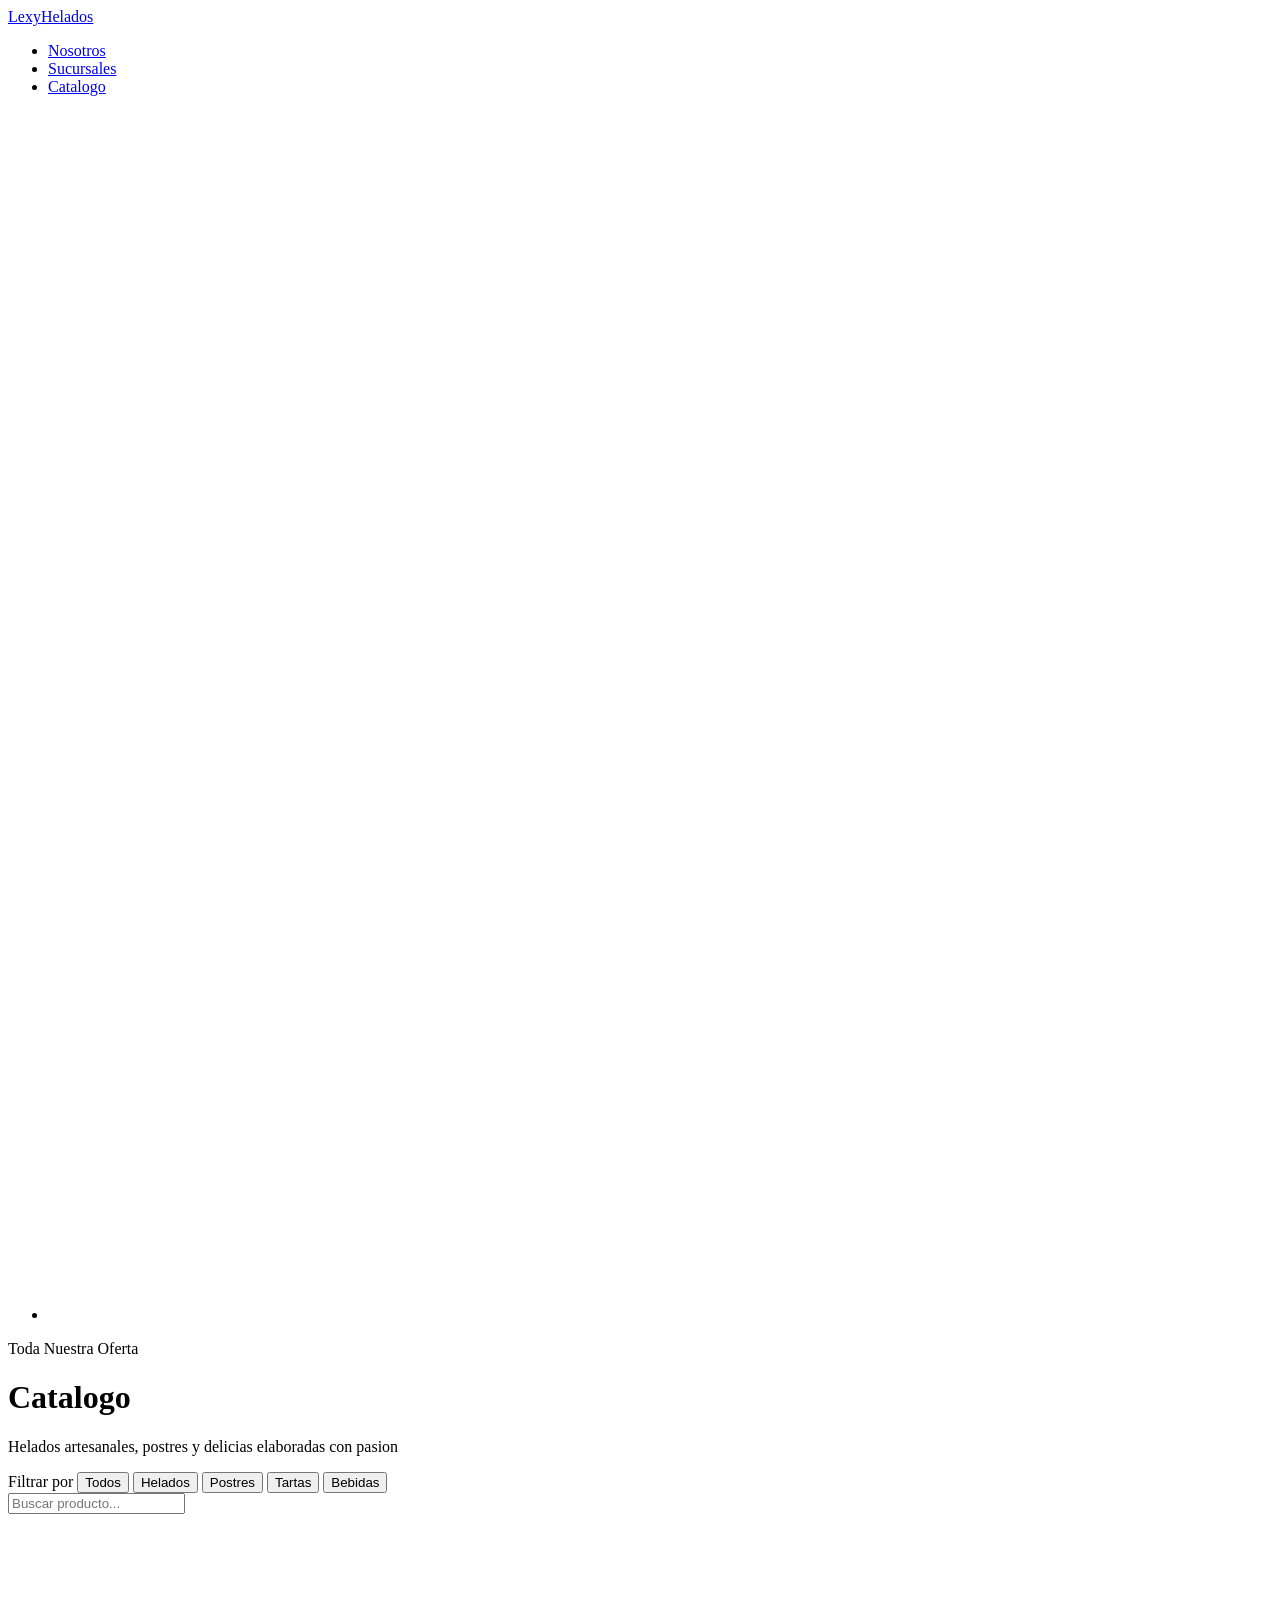
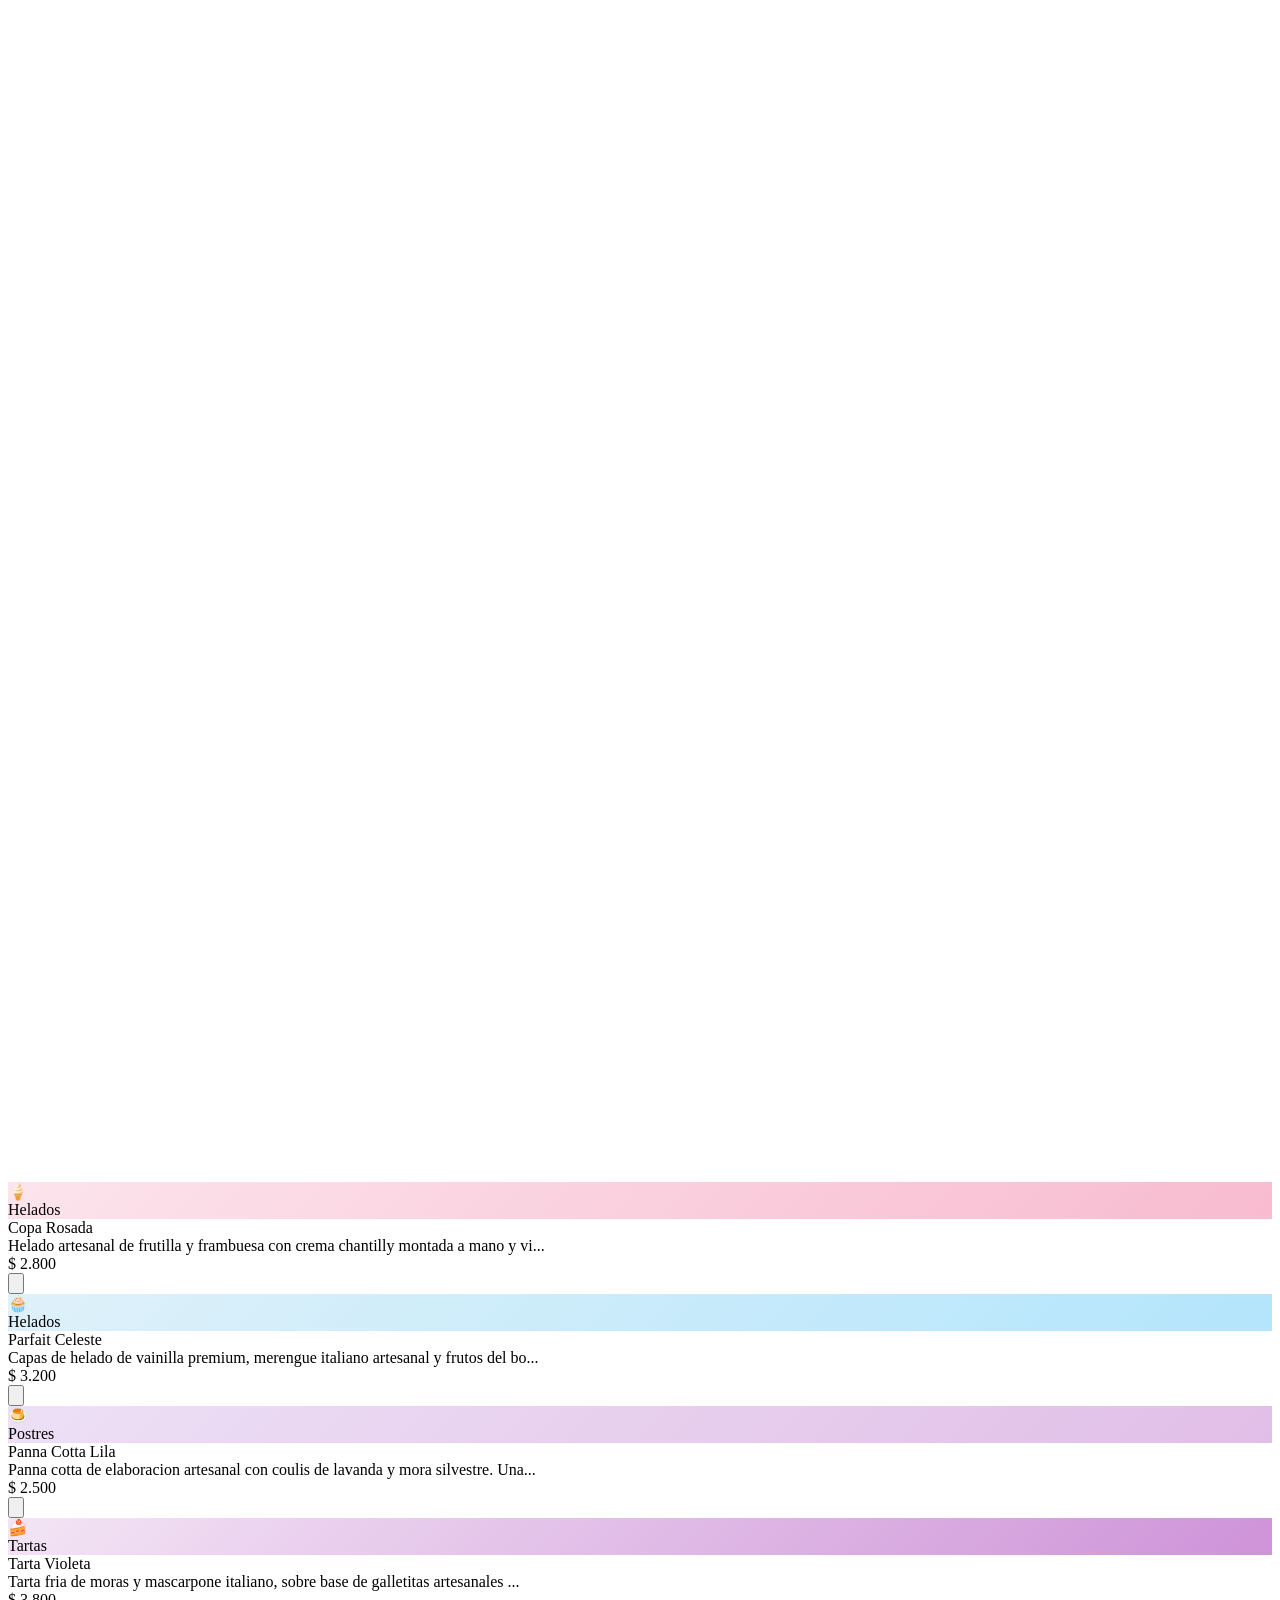
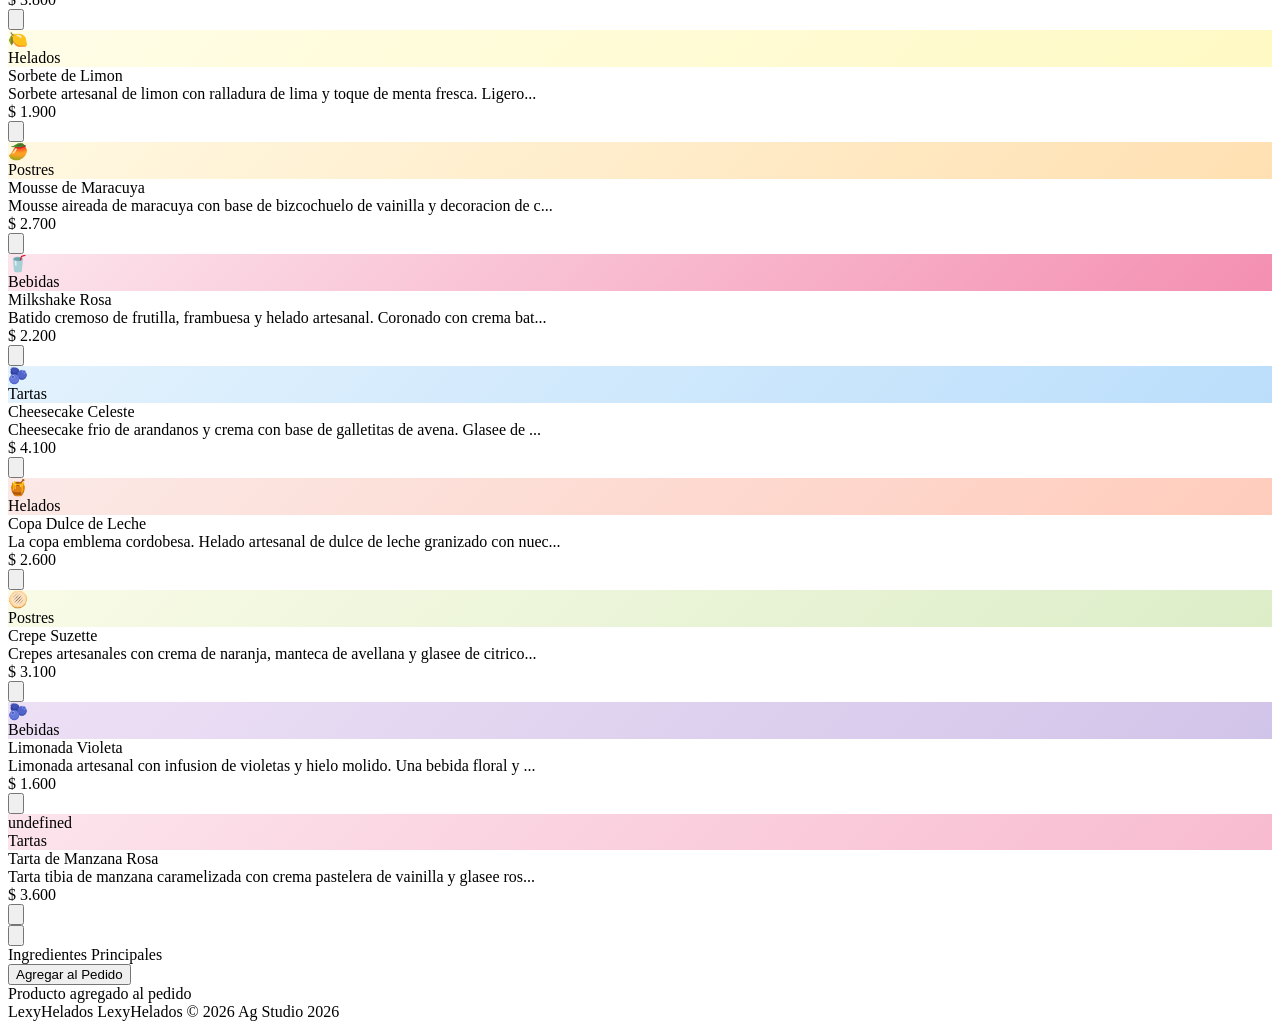
==== catalogo.html @ 9c503b36 "Upload Files HTML" ====
<!DOCTYPE html>
<html lang="es">
<head>
  <meta charset="UTF-8"/>
  <meta name="viewport" content="width=device-width, initial-scale=1.0"/>
  <title>Catalogo — LexyHelados</title>
  <link rel="preconnect" href="https://fonts.googleapis.com"/>
  <link rel="preconnect" href="https://fonts.gstatic.com" crossorigin/>
  <link href="https://fonts.googleapis.com/css2?family=Playfair+Display:ital,wght@0,400;0,600;0,700;1,400;1,600&family=Cormorant+Garamond:ital,wght@0,300;0,400;0,500;1,300;1,400&family=Great+Vibes&display=swap" rel="stylesheet"/>
  <link rel="stylesheet" href="css/style.css">
</head>
<body>

  <nav>
    <a href="index.html" class="nav-logo">LexyHelados</a>
    <ul class="nav-links">
      <li><a href="index.html#nosotros">Nosotros</a></li>
      <li><a href="index.html#sucursales">Sucursales</a></li>
      <li><a href="catalogo.html" class="active">Catalogo</a></li>
      <li>
        <a href="soporte.html" class="nav-support" title="Soporte">
          <svg viewBox="0 0 24 24" fill="none" stroke-width="1.5" stroke-linecap="round" stroke-linejoin="round">
            <path d="M21 15a2 2 0 0 1-2 2H7l-4 4V5a2 2 0 0 1 2-2h14a2 2 0 0 1 2 2z"/>
          </svg>
        </a>
      </li>
    </ul>
  </nav>

  <div class="cat-hero">
    <div class="cat-hero-label">Toda Nuestra Oferta</div>
    <h1 class="cat-hero-title">Catalogo</h1>
    <p class="cat-hero-sub">Helados artesanales, postres y delicias elaboradas con pasion</p>
  </div>

  <div class="filters-bar">
    <span class="filters-label">Filtrar por</span>
    <button class="filter-btn active" data-cat="todos">Todos</button>
    <button class="filter-btn" data-cat="helados">Helados</button>
    <button class="filter-btn" data-cat="postres">Postres</button>
    <button class="filter-btn" data-cat="tartas">Tartas</button>
    <button class="filter-btn" data-cat="bebidas">Bebidas</button>
    <div class="search-wrap">
      <input type="text" class="search-input" id="searchInput" placeholder="Buscar producto..."/>
      <span class="search-icon">
        <svg viewBox="0 0 24 24" fill="none" stroke-width="1.5" stroke-linecap="round" stroke-linejoin="round">
          <circle cx="11" cy="11" r="8"/><line x1="21" y1="21" x2="16.65" y2="16.65"/>
        </svg>
      </span>
    </div>
  </div>

  <div class="catalog-section">
    <div class="products-grid" id="productsGrid"></div>
    <div class="no-results" id="noResults">
      <div class="no-results-title">Sin resultados</div>
      <p class="no-results-text">No encontramos productos que coincidan con tu busqueda.</p>
    </div>
  </div>

  <!-- MODAL -->
  <div class="modal-overlay" id="modalOverlay">
    <div class="modal" id="modal">
      <button class="modal-close" id="modalClose">
        <svg viewBox="0 0 24 24" fill="none" stroke-linecap="round" stroke-linejoin="round"><line x1="18" y1="6" x2="6" y2="18"/><line x1="6" y1="6" x2="18" y2="18"/></svg>
      </button>
      <div class="modal-img" id="modalImg"></div>
      <div class="modal-body">
        <div class="modal-cat" id="modalCat"></div>
        <div class="modal-name" id="modalName"></div>
        <div class="modal-divider"></div>
        <div class="modal-desc" id="modalDesc"></div>
        <div class="modal-ingr-title">Ingredientes Principales</div>
        <div class="modal-ingr" id="modalIngr"></div>
        <div class="modal-footer">
          <div class="modal-price" id="modalPrice"></div>
          <button class="modal-buy" id="modalBuy">Agregar al Pedido</button>
        </div>
      </div>
    </div>
  </div>

  <div class="toast" id="toast">Producto agregado al pedido</div>

  <footer>
    <span class="footer-logo">LexyHelados</span>
    <span class="footer-copy">LexyHelados &copy; 2026</span>
    <span class="footer-ag">Ag Studio 2026</span>
  </footer>

  <script>
    const PRODUCTS = [
      {
        id: 1, cat: 'helados', name: 'Copa Rosada',
        desc: 'Helado artesanal de frutilla y frambuesa con crema chantilly montada a mano y virutas de chocolate blanco. Un clasico de la casa que conquista desde el primer bocado.',
        icon: '🍦', price: 2800,
        ingr: ['Frutilla','Frambuesa','Crema','Chocolate Blanco','Azucar Impalpable'],
        bg: 'linear-gradient(135deg,#fce4ec,#f8bbd0)'
      },
      {
        id: 2, cat: 'helados', name: 'Parfait Celeste',
        desc: 'Capas de helado de vainilla premium, merengue italiano artesanal y frutos del bosque frescos. Presentacion elegante en copa de cristal.',
        icon: '🧁', price: 3200,
        ingr: ['Vainilla','Merengue Italiano','Frutos del Bosque','Crema'],
        bg: 'linear-gradient(135deg,#dff1f9,#b3e5fc)'
      },
      {
        id: 3, cat: 'postres', name: 'Panna Cotta Lila',
        desc: 'Panna cotta de elaboracion artesanal con coulis de lavanda y mora silvestre. Una propuesta de autor que fusiona delicadeza y sabor.',
        icon: '🍮', price: 2500,
        ingr: ['Crema','Lavanda','Mora','Gelificante Natural','Azucar'],
        bg: 'linear-gradient(135deg,#ede0f5,#e1bee7)'
      },
      {
        id: 4, cat: 'tartas', name: 'Tarta Violeta',
        desc: 'Tarta fria de moras y mascarpone italiano, sobre base de galletitas artesanales y glasee violeta. Un postre visualmente irresistible.',
        icon: '🍰', price: 3800,
        ingr: ['Mascarpone','Mora','Galletitas Artesanales','Glasee','Manteca'],
        bg: 'linear-gradient(135deg,#f3e5f5,#ce93d8)'
      },
      {
        id: 5, cat: 'helados', name: 'Sorbete de Limon',
        desc: 'Sorbete artesanal de limon con ralladura de lima y toque de menta fresca. Ligero, refrescante y sofisticado.',
        icon: '🍋', price: 1900,
        ingr: ['Limon','Lima','Menta','Azucar','Agua Mineral'],
        bg: 'linear-gradient(135deg,#fffde7,#fff9c4)'
      },
      {
        id: 6, cat: 'postres', name: 'Mousse de Maracuya',
        desc: 'Mousse aireada de maracuya con base de bizcochuelo de vainilla y decoracion de coulis tropical. Un viaje de sabores en cada capa.',
        icon: '🥭', price: 2700,
        ingr: ['Maracuya','Crema','Bizcochuelo','Vainilla','Azucar Impalpable'],
        bg: 'linear-gradient(135deg,#fff8e1,#ffe0b2)'
      },
      {
        id: 7, cat: 'bebidas', name: 'Milkshake Rosa',
        desc: 'Batido cremoso de frutilla, frambuesa y helado artesanal. Coronado con crema batida y una cucharada de dulce de leche.',
        icon: '🥤', price: 2200,
        ingr: ['Frutilla','Frambuesa','Helado Artesanal','Leche','Dulce de Leche'],
        bg: 'linear-gradient(135deg,#fce4ec,#f48fb1)'
      },
      {
        id: 8, cat: 'tartas', name: 'Cheesecake Celeste',
        desc: 'Cheesecake frio de arandanos y crema con base de galletitas de avena. Glasee de arandano y decoracion de flores comestibles.',
        icon: '🫐', price: 4100,
        ingr: ['Queso Crema','Arandanos','Avena','Crema','Flores Comestibles'],
        bg: 'linear-gradient(135deg,#e3f2fd,#bbdefb)'
      },
      {
        id: 9, cat: 'helados', name: 'Copa Dulce de Leche',
        desc: 'La copa emblema cordobesa. Helado artesanal de dulce de leche granizado con nueces tostadas y salsa de caramelo casero.',
        icon: '🍯', price: 2600,
        ingr: ['Dulce de Leche','Nueces','Caramelo','Crema','Vainilla'],
        bg: 'linear-gradient(135deg,#fbe9e7,#ffccbc)'
      },
      {
        id: 10, cat: 'postres', name: 'Crepe Suzette',
        desc: 'Crepes artesanales con crema de naranja, manteca de avellana y glasee de citricos. Una clasica elegancia francesa reinventada por Lexi.',
        icon: '🫓', price: 3100,
        ingr: ['Harina','Naranja','Avellanas','Manteca','Glasee de Citricos'],
        bg: 'linear-gradient(135deg,#f9fbe7,#dcedc8)'
      },
      {
        id: 11, cat: 'bebidas', name: 'Limonada Violeta',
        desc: 'Limonada artesanal con infusion de violetas y hielo molido. Una bebida floral y refrescante, firma de la casa.',
        icon: '🫐', price: 1600,
        ingr: ['Limon','Violeta','Hielo','Azucar de Cana','Agua Mineral'],
        bg: 'linear-gradient(135deg,#ede0f5,#d1c4e9)'
      },
      {
        id: 12, cat: 'tartas', name: 'Tarta de Manzana Rosa',
        desc: 'Tarta tibia de manzana caramelizada con crema pastelera de vainilla y glasee rosado. Servida con helado artesanal.',
        img: 'https://images.unsplash.com/photo-1488477181228-c84def58d6a3?w=600&fit=crop&q=80',
        price: 3600,
        ingr: ['Manzana','Caramelo','Crema Pastelera','Glasee','Canela'],
        bg: 'linear-gradient(135deg,#fce4ec,#f8bbd0)'
      }
    ];

    let activeFilter = 'todos';
    let searchTerm = '';

    const grid = document.getElementById('productsGrid');
    const noRes = document.getElementById('noResults');

    function renderCards() {
      let filtered = PRODUCTS.filter(p => {
        const matchCat = activeFilter === 'todos' || p.cat === activeFilter;
        const matchSearch = p.name.toLowerCase().includes(searchTerm) || p.desc.toLowerCase().includes(searchTerm);
        return matchCat && matchSearch;
      });

      grid.innerHTML = '';
      if (filtered.length === 0) {
        noRes.style.display = 'block';
        return;
      }
      noRes.style.display = 'none';

      filtered.forEach((p, i) => {
        const card = document.createElement('div');
        card.className = 'product-card';
        card.style.animationDelay = `${i * 60}ms`;
        card.innerHTML = `
          <div class="product-img" style="background:${p.bg}">
            <span class="product-emoji">${p.icon}</span>
            <div class="cat-tag-badge">${p.cat.charAt(0).toUpperCase()+p.cat.slice(1)}</div>
          </div>
          <div class="product-body">
            <div class="product-name">${p.name}</div>
            <div class="product-desc">${p.desc.slice(0,80)}...</div>
            <div class="product-footer">
              <div class="product-price">$ ${p.price.toLocaleString('es-AR')}</div>
              <button class="product-add" data-id="${p.id}" title="Ver detalle">
                <svg viewBox="0 0 24 24" fill="none" stroke-linecap="round" stroke-linejoin="round"><line x1="12" y1="5" x2="12" y2="19"/><line x1="5" y1="12" x2="19" y2="12"/></svg>
              </button>
            </div>
          </div>
        `;
        card.addEventListener('click', () => openModal(p));
        grid.appendChild(card);
      });
    }

    // Filters
    document.querySelectorAll('.filter-btn').forEach(btn => {
      btn.addEventListener('click', () => {
        document.querySelectorAll('.filter-btn').forEach(b => b.classList.remove('active'));
        btn.classList.add('active');
        activeFilter = btn.dataset.cat;
        renderCards();
      });
    });

    document.getElementById('searchInput').addEventListener('input', e => {
      searchTerm = e.target.value.toLowerCase().trim();
      renderCards();
    });

    // Modal
    function openModal(p) {
      document.getElementById('modalImg').style.background = p.bg;
      document.getElementById('modalImg').innerHTML = `<span class="product-emoji" style="font-size:6rem;">${p.icon}</span>`;
      document.getElementById('modalCat').textContent = p.cat.charAt(0).toUpperCase()+p.cat.slice(1);
      document.getElementById('modalName').textContent = p.name;
      document.getElementById('modalDesc').textContent = p.desc;
      document.getElementById('modalPrice').textContent = `$ ${p.price.toLocaleString('es-AR')}`;
      const ingrEl = document.getElementById('modalIngr');
      ingrEl.innerHTML = p.ingr.map(i => `<span class="ingr-tag">${i}</span>`).join('');
      document.getElementById('modalOverlay').classList.add('open');
      document.body.style.overflow = 'hidden';

      document.getElementById('modalBuy').onclick = () => {
        showToast(`"${p.name}" agregado al pedido`);
      };
    }

    function closeModal() {
      document.getElementById('modalOverlay').classList.remove('open');
      document.body.style.overflow = '';
    }

    document.getElementById('modalClose').addEventListener('click', closeModal);
    document.getElementById('modalOverlay').addEventListener('click', e => {
      if (e.target === document.getElementById('modalOverlay')) closeModal();
    });

    // Toast
    function showToast(msg) {
      const t = document.getElementById('toast');
      t.textContent = msg;
      t.classList.add('show');
      setTimeout(() => t.classList.remove('show'), 3000);
    }

    renderCards();
  </script>
</body>
</html>
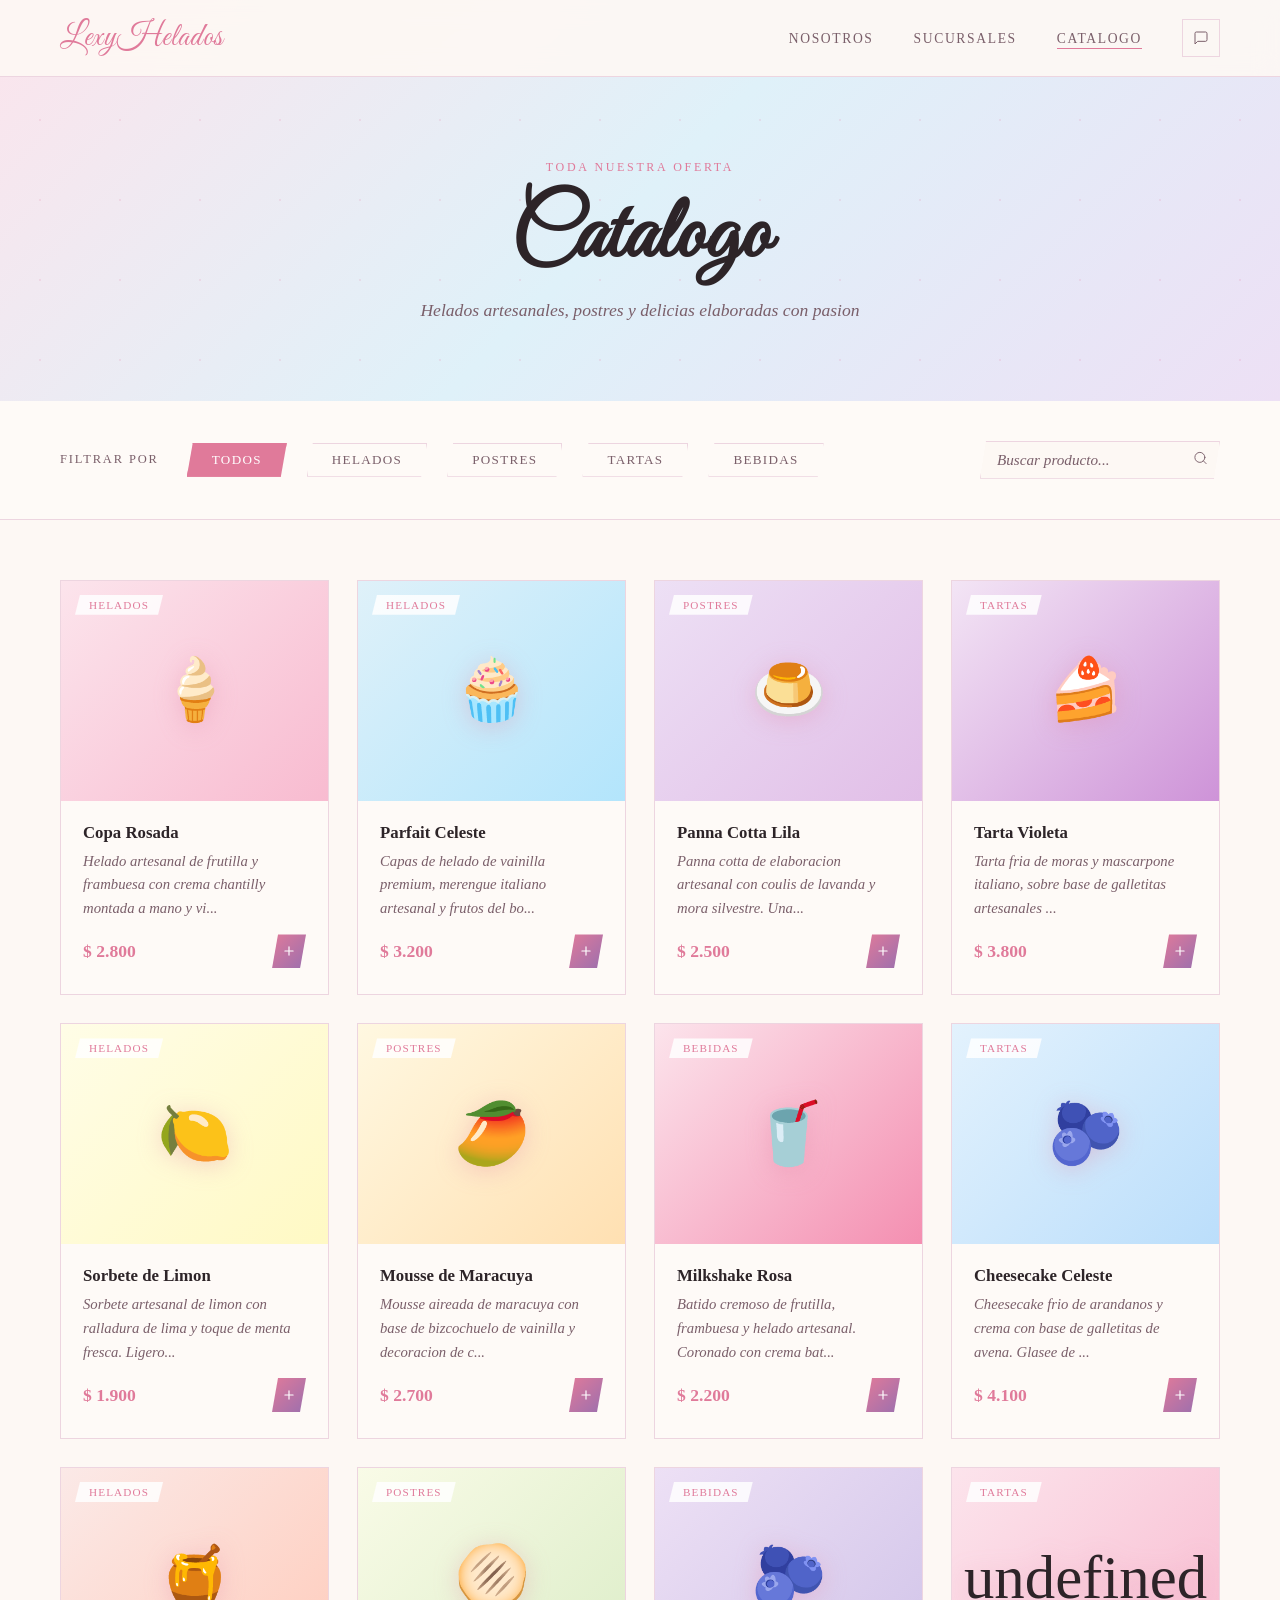
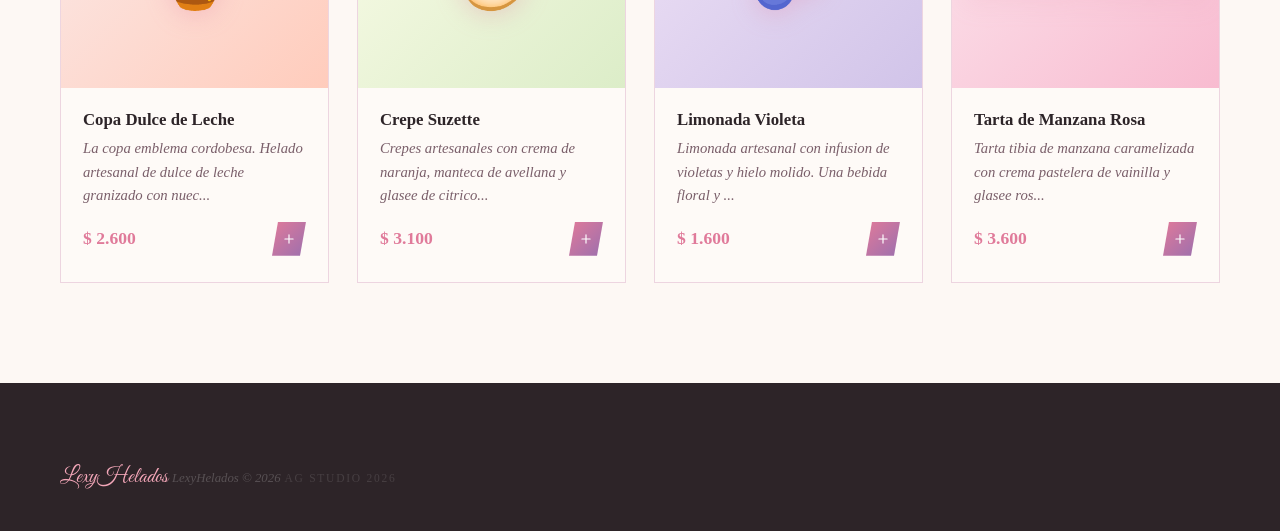
==== commit 156968c2: "Mejoras en el navbar responsive" ====
--- a/catalogo.html
+++ b/catalogo.html
@@ -11,7 +11,7 @@
 </head>
 <body>
 
-  <nav>
+  <nav id="navbar">
     <a href="index.html" class="nav-logo">LexyHelados</a>
     <ul class="nav-links">
       <li><a href="index.html#nosotros">Nosotros</a></li>
@@ -22,9 +22,15 @@
           <svg viewBox="0 0 24 24" fill="none" stroke-width="1.5" stroke-linecap="round" stroke-linejoin="round">
             <path d="M21 15a2 2 0 0 1-2 2H7l-4 4V5a2 2 0 0 1 2-2h14a2 2 0 0 1 2 2z"/>
           </svg>
+          <span>Soporte</span>
         </a>
       </li>
     </ul>
+    <button class="nav-toggle" aria-label="Abrir menú" id="navToggle">
+      <span class="bar"></span>
+      <span class="bar"></span>
+      <span class="bar"></span>
+    </button>
   </nav>
 
   <div class="cat-hero">
@@ -274,6 +280,44 @@
     }
 
     renderCards();
+
+    // Navbar scroll & responsive toggle
+    const nav = document.getElementById('navbar');
+    window.addEventListener('scroll', () => {
+      nav.classList.toggle('scrolled', window.scrollY > 40);
+    });
+
+    const navToggle = document.getElementById('navToggle');
+    const navLinks = document.querySelector('.nav-links');
+
+    if (navToggle) {
+      navToggle.addEventListener('click', () => {
+        navToggle.classList.toggle('open');
+        navLinks.classList.toggle('open');
+        nav.classList.toggle('menu-open');
+        document.body.classList.toggle('no-scroll');
+      });
+    }
+
+    nav.addEventListener('click', (e) => {
+      if (nav.classList.contains('menu-open') && e.clientY > nav.offsetHeight) {
+        closeMenu();
+      }
+    });
+
+    const menuLinks = navLinks.querySelectorAll('a');
+    menuLinks.forEach(link => {
+      link.addEventListener('click', () => {
+        closeMenu();
+      });
+    });
+
+    function closeMenu() {
+      if (navToggle) navToggle.classList.remove('open');
+      if (navLinks) navLinks.classList.remove('open');
+      if (nav) nav.classList.remove('menu-open');
+      document.body.classList.remove('no-scroll');
+    }
   </script>
 </body>
 </html>
--- a/css/style.css
+++ b/css/style.css
@@ -0,0 +1,1363 @@
+:root {
+  --rose:        #f4a7b9;
+  --rose-deep:   #e07a9a;
+  --rose-light:  #fce4ec;
+  --lilac:       #c9a8d4;
+  --lilac-deep:  #9c6fae;
+  --lilac-light: #ede0f5;
+  --sky:         #a8d4e6;
+  --sky-deep:    #5fa8c8;
+  --sky-light:   #dff1f9;
+  --mint:        #b8e4d8;
+  --cream:       #fdf8f4;
+  --ivory:       #fefaf7;
+  --charcoal:    #2d2428;
+  --muted:       #7a5f6a;
+  --border:      #edd5e0;
+  --font-display: 'Great Vibes', cursive;
+  --font-serif:   'Playfair Display', serif;
+  --font-body:    'Cormorant Garamond', serif;
+}
+
+*, *::before, *::after { box-sizing: border-box; margin: 0; padding: 0; }
+
+html { scroll-behavior: smooth; }
+
+body {
+  font-family: var(--font-body);
+  background: var(--cream);
+  color: var(--charcoal);
+  overflow-x: hidden;
+}
+
+/* ── NAVBAR ── */
+nav {
+  position: fixed; top: 0; left: 0; right: 0; z-index: 100;
+  display: flex; align-items: center; justify-content: space-between;
+  padding: 18px 60px;
+  background: rgba(253,248,244,.92);
+  backdrop-filter: blur(12px);
+  border-bottom: 1px solid var(--border);
+  transition: box-shadow .3s;
+}
+nav.scrolled { box-shadow: 0 4px 30px rgba(224,122,154,.15); }
+
+.nav-logo {
+  font-family: var(--font-display);
+  font-size: 2rem;
+  color: var(--rose-deep);
+  text-decoration: none;
+  letter-spacing: .02em;
+}
+
+.nav-links {
+  display: flex; align-items: center; gap: 40px;
+  list-style: none;
+}
+.nav-links a {
+  font-family: var(--font-serif);
+  font-size: .85rem;
+  letter-spacing: .12em;
+  text-transform: uppercase;
+  text-decoration: none;
+  color: var(--muted);
+  position: relative;
+  transition: color .3s;
+}
+.nav-links a::after {
+  content: '';
+  position: absolute; left: 0; bottom: -3px;
+  width: 0; height: 1px;
+  background: var(--rose-deep);
+  transition: width .3s;
+}
+.nav-links a:hover { color: var(--rose-deep); }
+.nav-links a:hover::after, .nav-links a.active::after { width: 100%; }
+
+.nav-support {
+  display: flex; align-items: center; justify-content: center;
+  width: 38px; height: 38px;
+  border: 1px solid var(--border);
+  background: transparent;
+  cursor: pointer;
+  transition: background .3s, border-color .3s;
+  text-decoration: none;
+}
+.nav-support span { display: none; }
+.nav-support:hover { background: var(--rose-light); border-color: var(--rose-deep); }
+.nav-support svg { width: 16px; height: 16px; stroke: var(--muted); }
+.nav-support:hover svg { stroke: var(--rose-deep); }
+
+/* ── HERO ── */
+.hero {
+  min-height: 100vh;
+  display: flex; flex-direction: column;
+  align-items: center; justify-content: center;
+  position: relative;
+  overflow: hidden;
+  background: linear-gradient(135deg, var(--rose-light) 0%, var(--sky-light) 40%, var(--lilac-light) 100%);
+}
+
+.hero-bg-shape {
+  position: absolute;
+  border-radius: 50%;
+  filter: blur(80px);
+  opacity: .45;
+  pointer-events: none;
+}
+.hero-bg-shape.s1 { width: 600px; height: 600px; top: -150px; right: -100px; background: var(--rose); animation: floatA 8s ease-in-out infinite; }
+.hero-bg-shape.s2 { width: 400px; height: 400px; bottom: -80px; left: -80px; background: var(--sky); animation: floatB 10s ease-in-out infinite; }
+.hero-bg-shape.s3 { width: 300px; height: 300px; top: 40%; left: 30%; background: var(--lilac); animation: floatA 7s ease-in-out infinite reverse; }
+
+@keyframes floatA { 0%,100%{transform:translateY(0)} 50%{transform:translateY(-30px)} }
+@keyframes floatB { 0%,100%{transform:translateY(0)} 50%{transform:translateY(20px)} }
+
+.hero-content {
+  position: relative; z-index: 2;
+  text-align: center;
+  animation: fadeUp .9s ease both;
+}
+
+@keyframes fadeUp { from{opacity:0;transform:translateY(40px)} to{opacity:1;transform:translateY(0)} }
+
+.hero-logo-mark {
+  display: inline-block;
+  width: 120px; height: 120px;
+  background: linear-gradient(135deg, var(--rose-deep), var(--lilac-deep));
+  clip-path: polygon(50% 0%, 100% 25%, 100% 75%, 50% 100%, 0% 75%, 0% 25%);
+  margin-bottom: 28px;
+  position: relative;
+  box-shadow: 0 20px 60px rgba(224,122,154,.35);
+  animation: fadeUp .9s .1s ease both;
+}
+.hero-logo-mark::after {
+  content: 'L';
+  position: absolute; inset: 0;
+  display: flex; align-items: center; justify-content: center;
+  font-family: var(--font-display);
+  font-size: 3.2rem;
+  color: #fff;
+  line-height: 1;
+  padding-top: 4px;
+}
+
+.hero-brand {
+  font-family: var(--font-display);
+  font-size: clamp(4rem, 9vw, 7rem);
+  color: var(--rose-deep);
+  line-height: 1;
+  animation: fadeUp .9s .2s ease both;
+}
+
+.hero-slogan {
+  font-family: var(--font-serif);
+  font-style: italic;
+  font-size: clamp(1rem, 2.2vw, 1.4rem);
+  color: var(--muted);
+  margin-top: 14px;
+  letter-spacing: .06em;
+  animation: fadeUp .9s .35s ease both;
+}
+
+.hero-cta {
+  display: inline-block;
+  margin-top: 40px;
+  padding: 14px 48px;
+  background: linear-gradient(135deg, var(--rose-deep), var(--lilac-deep));
+  color: #fff;
+  font-family: var(--font-serif);
+  font-size: .9rem;
+  letter-spacing: .14em;
+  text-transform: uppercase;
+  text-decoration: none;
+  clip-path: polygon(8px 0%, 100% 0%, calc(100% - 8px) 100%, 0% 100%);
+  transition: transform .3s, box-shadow .3s;
+  animation: fadeUp .9s .5s ease both;
+}
+.hero-cta:hover { transform: translateY(-3px); box-shadow: 0 12px 35px rgba(224,122,154,.4); }
+
+.hero-scroll {
+  position: absolute; bottom: 40px; left: 50%;
+  transform: translateX(-50%);
+  display: flex; flex-direction: column; align-items: center; gap: 8px;
+  font-family: var(--font-serif); font-size: .75rem;
+  letter-spacing: .12em; text-transform: uppercase;
+  color: var(--muted); animation: fadeUp .9s .7s ease both;
+}
+.hero-scroll-line {
+  width: 1px; height: 40px;
+  background: linear-gradient(to bottom, var(--rose-deep), transparent);
+  animation: lineGrow 1.5s 1.5s ease infinite;
+}
+@keyframes lineGrow { 0%{transform:scaleY(0);transform-origin:top} 50%{transform:scaleY(1);transform-origin:top} 51%{transform-origin:bottom} 100%{transform:scaleY(0);transform-origin:bottom} }
+
+/* ── SECTION BASE ── */
+section { padding: 110px 60px; }
+
+.section-label {
+  font-family: var(--font-serif);
+  font-size: .75rem;
+  letter-spacing: .2em;
+  text-transform: uppercase;
+  color: var(--rose-deep);
+  margin-bottom: 12px;
+}
+.section-title {
+  font-family: var(--font-display);
+  font-size: clamp(2.5rem, 5vw, 4rem);
+  color: var(--charcoal);
+  line-height: 1.1;
+}
+.section-divider {
+  width: 60px; height: 1px;
+  background: linear-gradient(to right, var(--rose-deep), var(--lilac-deep));
+  margin: 24px 0;
+}
+
+/* ── NOSOTROS ── */
+#nosotros {
+  background: var(--ivory);
+  display: grid; grid-template-columns: 1fr 1fr; gap: 80px;
+  align-items: center;
+}
+
+.nosotros-image-wrap {
+  position: relative;
+}
+.nosotros-img-frame {
+  width: 100%; aspect-ratio: 4/5;
+  background: linear-gradient(145deg, var(--rose-light), var(--lilac-light));
+  position: relative;
+  overflow: hidden;
+}
+.nosotros-img-frame::before {
+  content: '';
+  position: absolute; inset: 0;
+  background: url("data:image/svg+xml,%3Csvg xmlns='http://www.w3.org/2000/svg' width='60' height='60'%3E%3Ccircle cx='30' cy='30' r='1.5' fill='%23e07a9a' opacity='.3'/%3E%3C/svg%3E");
+}
+.nosotros-img-frame-inner {
+  position: absolute; inset: 30px;
+  overflow: hidden;
+  border-radius: 20px;
+}
+
+.nosotros-founder-img {
+  width: 100%;
+  height: 100%;
+  object-fit: cover;
+  filter: grayscale(100%) contrast(1.1) brightness(0.95);
+  border-radius: 20px;
+}
+.nosotros-accent-border {
+  position: absolute; bottom: -20px; right: -20px;
+  width: 80%; height: 80%;
+  border: 1px solid var(--rose-deep);
+  z-index: -1;
+}
+
+.nosotros-text .section-title { font-size: clamp(2rem,4vw,3rem); }
+
+.nosotros-bio {
+  font-size: 1.15rem;
+  line-height: 1.85;
+  color: var(--muted);
+  font-style: italic;
+  margin-bottom: 18px;
+}
+
+.nosotros-tag {
+  display: inline-block;
+  padding: 5px 18px;
+  background: var(--rose-light);
+  color: var(--rose-deep);
+  font-family: var(--font-serif);
+  font-size: .78rem;
+  letter-spacing: .1em;
+  text-transform: uppercase;
+  margin-right: 8px; margin-top: 8px;
+  clip-path: polygon(6px 0%, 100% 0%, calc(100% - 6px) 100%, 0% 100%);
+}
+
+/* ── TIMELINE ── */
+#timeline {
+  background: linear-gradient(135deg, var(--rose-light) 0%, var(--lilac-light) 100%);
+  text-align: center;
+}
+#timeline .section-divider { margin: 24px auto; }
+
+.timeline-track {
+  position: relative;
+  max-width: 900px;
+  margin: 70px auto 0;
+}
+.timeline-track::before {
+  content: '';
+  position: absolute; left: 50%; top: 0; bottom: 0;
+  width: 1px;
+  background: linear-gradient(to bottom, var(--rose-deep), var(--lilac-deep));
+  transform: translateX(-50%);
+}
+
+.timeline-item {
+  display: flex;
+  align-items: flex-start;
+  margin-bottom: 60px;
+  position: relative;
+}
+.timeline-item:nth-child(odd) { flex-direction: row-reverse; }
+
+.timeline-card {
+  width: calc(50% - 40px);
+  background: rgba(255,255,255,.8);
+  backdrop-filter: blur(8px);
+  padding: 30px 36px;
+  border: 1px solid var(--border);
+  text-align: left;
+  transition: transform .3s, box-shadow .3s;
+}
+.timeline-item:nth-child(odd) .timeline-card { text-align: right; }
+.timeline-card:hover { transform: translateY(-4px); box-shadow: 0 16px 40px rgba(224,122,154,.18); }
+
+.timeline-year {
+  font-family: var(--font-display);
+  font-size: 2.5rem;
+  color: var(--rose-deep);
+  line-height: 1;
+  margin-bottom: 8px;
+}
+.timeline-card-title {
+  font-family: var(--font-serif);
+  font-weight: 600;
+  font-size: 1rem;
+  letter-spacing: .06em;
+  text-transform: uppercase;
+  color: var(--charcoal);
+  margin-bottom: 10px;
+}
+.timeline-card-text {
+  font-size: 1rem;
+  line-height: 1.7;
+  color: var(--muted);
+  font-style: italic;
+}
+
+.timeline-dot {
+  position: absolute; left: 50%;
+  transform: translateX(-50%);
+  width: 14px; height: 14px;
+  background: linear-gradient(135deg, var(--rose-deep), var(--lilac-deep));
+  clip-path: polygon(50% 0%, 100% 50%, 50% 100%, 0% 50%);
+  margin-top: 30px;
+}
+
+/* ── SUCURSALES ── */
+#sucursales { background: var(--ivory); }
+.sucursales-grid {
+  display: grid; grid-template-columns: repeat(3, 1fr); gap: 30px;
+  margin-top: 60px;
+}
+.sucursal-card {
+  background: var(--cream);
+  border: 1px solid var(--border);
+  padding: 40px 30px;
+  position: relative;
+  overflow: hidden;
+  transition: transform .3s, box-shadow .3s;
+  cursor: default;
+}
+.sucursal-card::before {
+  content: '';
+  position: absolute; top: 0; left: 0; right: 0;
+  height: 3px;
+  background: linear-gradient(to right, var(--rose-deep), var(--lilac-deep));
+  transform: scaleX(0);
+  transform-origin: left;
+  transition: transform .4s;
+}
+.sucursal-card:hover { transform: translateY(-6px); box-shadow: 0 20px 50px rgba(201,168,212,.2); }
+.sucursal-card:hover::before { transform: scaleX(1); }
+
+.sucursal-number {
+  font-family: var(--font-display);
+  font-size: 4rem;
+  color: var(--rose-light);
+  line-height: 1;
+  margin-bottom: 10px;
+}
+.sucursal-zona {
+  font-family: var(--font-serif);
+  font-weight: 700;
+  font-size: .85rem;
+  letter-spacing: .15em;
+  text-transform: uppercase;
+  color: var(--rose-deep);
+  margin-bottom: 10px;
+}
+.sucursal-address {
+  font-size: 1.05rem;
+  color: var(--charcoal);
+  margin-bottom: 8px;
+}
+.sucursal-hours {
+  font-size: .9rem;
+  color: var(--muted);
+  font-style: italic;
+}
+
+/* ── CATALOGO DESTACADO ── */
+#catalogo-destacado {
+  background: linear-gradient(160deg, var(--sky-light) 0%, var(--lilac-light) 100%);
+  text-align: center;
+}
+#catalogo-destacado .section-divider { margin: 24px auto; }
+
+.cat-grid {
+  display: grid; grid-template-columns: repeat(4, 1fr); gap: 24px;
+  margin-top: 60px;
+}
+.cat-card {
+  background: rgba(255,255,255,.85);
+  backdrop-filter: blur(6px);
+  border: 1px solid var(--border);
+  padding: 0 0 28px;
+  overflow: hidden;
+  text-align: left;
+  transition: transform .3s, box-shadow .3s;
+}
+.cat-card:hover { transform: translateY(-8px); box-shadow: 0 24px 60px rgba(224,122,154,.2); }
+
+.cat-card-img {
+  height: 200px;
+  display: flex;
+  align-items: center;
+  justify-content: center;
+  position: relative;
+  overflow: hidden;
+}
+
+.cat-card-emoji {
+  font-size: 4rem;
+  filter: drop-shadow(0 4px 12px rgba(224,122,154,.3));
+  line-height: 1;
+  display: block;
+}
+.cat-card:nth-child(1) .cat-card-img { background: linear-gradient(135deg, #fce4ec, #f8bbd0); }
+.cat-card:nth-child(2) .cat-card-img { background: linear-gradient(135deg, var(--sky-light), #b3e5fc); }
+.cat-card:nth-child(3) .cat-card-img { background: linear-gradient(135deg, var(--lilac-light), #e1bee7); }
+.cat-card:nth-child(4) .cat-card-img { background: linear-gradient(135deg, #f3e5f5, #e8d5f0); }
+
+.cat-card-icon {
+  width: 100%;
+  height: 100%;
+  object-fit: cover;
+  border-radius: 12px;
+  box-shadow: 0 8px 24px rgba(224,122,154,.3);
+}
+
+.cat-card-body { padding: 22px 24px 0; }
+.cat-card-name {
+  font-family: var(--font-serif);
+  font-weight: 700;
+  font-size: 1.05rem;
+  color: var(--charcoal);
+  margin-bottom: 6px;
+}
+.cat-card-desc {
+  font-size: .9rem;
+  color: var(--muted);
+  font-style: italic;
+  line-height: 1.6;
+  margin-bottom: 14px;
+}
+.cat-card-price {
+  font-family: var(--font-serif);
+  font-weight: 600;
+  font-size: 1.1rem;
+  color: var(--rose-deep);
+}
+
+.cat-ver-mas {
+  display: inline-block;
+  margin-top: 48px;
+  padding: 13px 44px;
+  border: 1px solid var(--rose-deep);
+  color: var(--rose-deep);
+  font-family: var(--font-serif);
+  font-size: .85rem;
+  letter-spacing: .12em;
+  text-transform: uppercase;
+  text-decoration: none;
+  clip-path: polygon(8px 0%, 100% 0%, calc(100% - 8px) 100%, 0% 100%);
+  transition: background .3s, color .3s;
+}
+.cat-ver-mas:hover { background: var(--rose-deep); color: #fff; }
+
+/* ── PAGOS ── */
+#pagos {
+  background: var(--ivory);
+  text-align: center;
+}
+#pagos .section-divider { margin: 24px auto; }
+#pagos p {
+  font-style: italic;
+  color: var(--muted);
+  font-size: 1.05rem;
+}
+
+.pagos-grid {
+  display: flex; justify-content: center; gap: 40px;
+  flex-wrap: wrap;
+  margin-top: 60px;
+}
+.pago-card {
+  display: flex; flex-direction: column; align-items: center; gap: 16px;
+  width: 160px; padding: 36px 20px;
+  background: var(--cream);
+  border: 1px solid var(--border);
+  transition: transform .3s, box-shadow .3s;
+}
+.pago-card:hover { transform: translateY(-4px); box-shadow: 0 12px 30px rgba(201,168,212,.2); }
+.pago-logo {
+  width: 80px; height: 50px;
+  display: flex; align-items: center; justify-content: center;
+}
+.pago-logo svg { width: 100%; height: 100%; }
+.pago-name {
+  font-family: var(--font-serif);
+  font-size: .85rem;
+  letter-spacing: .08em;
+  color: var(--muted);
+  text-align: center;
+}
+
+/* ── CAROUSEL ── */
+#galeria {
+  background: var(--cream);
+  padding: 110px 0;
+  overflow: hidden;
+}
+#galeria .inner { padding: 0 60px; text-align: center; }
+#galeria .section-divider { margin: 24px auto; }
+
+.carousel-track-wrap {
+  position: relative;
+  margin-top: 50px;
+  overflow: hidden;
+}
+.carousel-track {
+  display: flex; gap: 24px;
+  transition: transform .6s cubic-bezier(.4,0,.2,1);
+  padding: 0 60px 20px;
+}
+.carousel-slide {
+  min-width: 380px; height: 280px;
+  flex-shrink: 0;
+  overflow: hidden;
+  position: relative;
+}
+.carousel-slide-inner {
+  width: 100%; height: 100%;
+  position: relative;
+  overflow: hidden;
+  border-radius: 16px;
+  transition: transform .5s;
+}
+
+.carousel-slide-icon {
+  width: 100%;
+  height: 100%;
+  object-fit: cover;
+  transition: transform .5s;
+}
+
+.carousel-slide:hover .carousel-slide-icon {
+  transform: scale(1.05);
+}
+.carousel-slide:hover .carousel-slide-inner { transform: scale(1.05); }
+.cs1 { background: linear-gradient(135deg, #fce4ec, #f8bbd0, #f48fb1); }
+.cs2 { background: linear-gradient(135deg, var(--sky-light), #b3e5fc, var(--sky)); }
+.cs3 { background: linear-gradient(135deg, var(--lilac-light), #e1bee7, var(--lilac)); }
+.cs4 { background: linear-gradient(135deg, #f3e5f5, #ce93d8, var(--lilac-deep)); }
+.cs5 { background: linear-gradient(135deg, #e8f5e9, #a5d6a7, var(--mint)); }
+
+.carousel-slide-label {
+  position: absolute; bottom: 0; left: 0; right: 0;
+  padding: 16px 20px;
+  background: linear-gradient(to top, rgba(45,36,40,.6), transparent);
+  color: #fff;
+  font-family: var(--font-serif);
+  font-style: italic;
+  font-size: 1rem;
+}
+
+.carousel-controls {
+  display: flex; justify-content: center; gap: 16px;
+  margin-top: 30px;
+}
+.carousel-btn {
+  width: 44px; height: 44px;
+  background: transparent;
+  border: 1px solid var(--border);
+  cursor: pointer;
+  display: flex; align-items: center; justify-content: center;
+  clip-path: polygon(8px 0%, 100% 0%, calc(100% - 8px) 100%, 0% 100%);
+  transition: background .3s, border-color .3s;
+}
+.carousel-btn:hover { background: var(--rose-light); border-color: var(--rose-deep); }
+.carousel-btn svg { width: 18px; height: 18px; stroke: var(--muted); }
+.carousel-btn:hover svg { stroke: var(--rose-deep); }
+
+/* ── CATALOGO PAGE ── */
+.cat-hero {
+  padding: 160px 60px 80px;
+  background: linear-gradient(135deg, var(--rose-light) 0%, var(--sky-light) 50%, var(--lilac-light) 100%);
+  text-align: center;
+  position: relative;
+  overflow: hidden;
+}
+.cat-hero::before {
+  content: '';
+  position: absolute; inset: 0;
+  background: url("data:image/svg+xml,%3Csvg xmlns='http://www.w3.org/2000/svg' width='80' height='80'%3E%3Ccircle cx='40' cy='40' r='1' fill='%23e07a9a' opacity='.2'/%3E%3C/svg%3E");
+}
+.cat-hero-label {
+  font-family: var(--font-serif); font-size: .75rem;
+  letter-spacing: .22em; text-transform: uppercase; color: var(--rose-deep);
+  margin-bottom: 14px; position: relative;
+}
+.cat-hero-title {
+  font-family: var(--font-display); font-size: clamp(3rem,7vw,5.5rem);
+  color: var(--charcoal); position: relative; line-height: 1.1;
+}
+.cat-hero-sub {
+  font-family: var(--font-serif); font-style: italic;
+  color: var(--muted); font-size: 1.1rem; margin-top: 14px;
+  position: relative;
+}
+
+.filters-bar {
+  padding: 40px 60px;
+  background: var(--ivory);
+  border-bottom: 1px solid var(--border);
+  display: flex; align-items: center; gap: 20px; flex-wrap: wrap;
+}
+.filters-label {
+  font-family: var(--font-serif); font-size: .78rem;
+  letter-spacing: .15em; text-transform: uppercase; color: var(--muted);
+  margin-right: 8px; white-space: nowrap;
+}
+.filter-btn {
+  padding: 8px 24px;
+  background: transparent;
+  border: 1px solid var(--border);
+  font-family: var(--font-serif); font-size: .82rem;
+  letter-spacing: .1em; text-transform: uppercase;
+  color: var(--muted); cursor: pointer;
+  clip-path: polygon(6px 0%, 100% 0%, calc(100% - 6px) 100%, 0% 100%);
+  transition: background .25s, color .25s, border-color .25s;
+  white-space: nowrap;
+}
+.filter-btn:hover, .filter-btn.active {
+  background: var(--rose-deep); color: #fff; border-color: var(--rose-deep);
+}
+
+.search-wrap {
+  margin-left: auto;
+  position: relative;
+}
+.search-input {
+  padding: 9px 40px 9px 16px;
+  border: 1px solid var(--border);
+  background: var(--cream);
+  font-family: var(--font-body); font-size: .95rem; font-style: italic;
+  color: var(--charcoal);
+  outline: none; width: 240px;
+  clip-path: polygon(6px 0%, 100% 0%, calc(100% - 6px) 100%, 0% 100%);
+  transition: border-color .25s;
+}
+.search-input::placeholder { color: var(--muted); }
+.search-input:focus { border-color: var(--rose-deep); }
+.search-icon {
+  position: absolute; right: 12px; top: 50%; transform: translateY(-50%);
+  pointer-events: none;
+}
+.search-icon svg { width: 15px; height: 15px; stroke: var(--muted); }
+
+.catalog-section {
+  padding: 60px 60px 100px;
+}
+.products-grid {
+  display: grid;
+  grid-template-columns: repeat(4, 1fr);
+  gap: 28px;
+}
+.product-card {
+  background: var(--ivory);
+  border: 1px solid var(--border);
+  overflow: hidden;
+  cursor: pointer;
+  transition: transform .35s, box-shadow .35s;
+  position: relative;
+}
+.product-card:hover { transform: translateY(-10px); box-shadow: 0 28px 70px rgba(224,122,154,.22); }
+.product-card::after {
+  content: '';
+  position: absolute; bottom: 0; left: 0; right: 0;
+  height: 2px;
+  background: linear-gradient(to right, var(--rose-deep), var(--lilac-deep));
+  transform: scaleX(0); transform-origin: left;
+  transition: transform .4s;
+}
+.product-card:hover::after { transform: scaleX(1); }
+
+.product-img {
+  height: 220px;
+  position: relative; overflow: hidden;
+  display: flex;
+  align-items: center;
+  justify-content: center;
+  transition: filter .3s;
+}
+
+.product-emoji {
+  font-size: 3.8rem;
+  filter: drop-shadow(0 4px 12px rgba(224,122,154,.3));
+  line-height: 1;
+  display: block;
+}
+
+.product-img-icon {
+  width: 100%;
+  height: 100%;
+  object-fit: cover;
+  transition: transform .4s;
+}
+
+.product-card:hover .product-img-icon {
+  transform: scale(1.08);
+}
+
+.product-card:hover .product-img {
+  filter: brightness(1.05);
+}
+.product-card:hover .product-img { filter: brightness(1.05); }
+
+.cat-tag-badge {
+  position: absolute; top: 14px; left: 14px;
+  padding: 4px 14px;
+  background: rgba(255,255,255,.85);
+  font-family: var(--font-serif); font-size: .7rem;
+  letter-spacing: .1em; text-transform: uppercase;
+  color: var(--rose-deep);
+  clip-path: polygon(5px 0%, 100% 0%, calc(100% - 5px) 100%, 0% 100%);
+}
+
+.product-body { padding: 22px 22px 26px; }
+.product-name {
+  font-family: var(--font-serif); font-weight: 700;
+  font-size: 1.05rem; color: var(--charcoal); margin-bottom: 7px;
+}
+.product-desc {
+  font-size: .92rem; color: var(--muted);
+  font-style: italic; line-height: 1.6; margin-bottom: 14px;
+}
+.product-footer {
+  display: flex; align-items: center; justify-content: space-between;
+}
+.product-price {
+  font-family: var(--font-serif); font-weight: 600;
+  font-size: 1.1rem; color: var(--rose-deep);
+}
+.product-add {
+  width: 34px; height: 34px;
+  background: linear-gradient(135deg, var(--rose-deep), var(--lilac-deep));
+  border: none; cursor: pointer;
+  display: flex; align-items: center; justify-content: center;
+  clip-path: polygon(6px 0%, 100% 0%, calc(100% - 6px) 100%, 0% 100%);
+  transition: transform .25s, box-shadow .25s;
+}
+.product-add:hover { transform: scale(1.1); box-shadow: 0 6px 20px rgba(224,122,154,.4); }
+.product-add svg { width: 14px; height: 14px; stroke: #fff; stroke-width: 2; }
+
+.no-results {
+  display: none; text-align: center; padding: 80px 20px;
+  grid-column: 1/-1;
+}
+.no-results-title {
+  font-family: var(--font-display); font-size: 3rem;
+  color: var(--rose-light); margin-bottom: 12px;
+}
+.no-results-text { font-style: italic; color: var(--muted); font-size: 1rem; }
+
+.modal-overlay {
+  position: fixed; inset: 0; z-index: 200;
+  background: rgba(45,36,40,.6);
+  backdrop-filter: blur(6px);
+  display: flex; align-items: center; justify-content: center;
+  opacity: 0; pointer-events: none;
+  transition: opacity .3s;
+  padding: 20px;
+}
+.modal-overlay.open { opacity: 1; pointer-events: all; }
+
+.modal {
+  background: var(--ivory);
+  max-width: 680px; width: 100%;
+  max-height: 90vh; overflow-y: auto;
+  position: relative;
+  transform: translateY(30px);
+  transition: transform .35s cubic-bezier(.4,0,.2,1);
+}
+.modal-overlay.open .modal { transform: translateY(0); }
+
+.modal-img {
+  height: 280px;
+  position: relative;
+  overflow: hidden;
+  border-radius: 16px;
+}
+
+.modal-img-icon {
+  width: 100%;
+  height: 100%;
+  object-fit: cover;
+}
+.modal-body { padding: 40px; }
+.modal-cat {
+  font-family: var(--font-serif); font-size: .75rem;
+  letter-spacing: .18em; text-transform: uppercase;
+  color: var(--rose-deep); margin-bottom: 10px;
+}
+.modal-name {
+  font-family: var(--font-serif); font-weight: 700;
+  font-size: 2rem; color: var(--charcoal); margin-bottom: 16px;
+}
+.modal-divider {
+  width: 50px; height: 1px;
+  background: linear-gradient(to right, var(--rose-deep), var(--lilac-deep));
+  margin-bottom: 20px;
+}
+.modal-desc {
+  font-size: 1.05rem; color: var(--muted);
+  font-style: italic; line-height: 1.8; margin-bottom: 28px;
+}
+.modal-ingr-title {
+  font-family: var(--font-serif); font-weight: 600;
+  font-size: .85rem; letter-spacing: .1em; text-transform: uppercase;
+  color: var(--charcoal); margin-bottom: 12px;
+}
+.modal-ingr {
+  display: flex; flex-wrap: wrap; gap: 8px; margin-bottom: 32px;
+}
+.ingr-tag {
+  padding: 4px 14px;
+  background: var(--rose-light); color: var(--rose-deep);
+  font-family: var(--font-serif); font-size: .78rem;
+  clip-path: polygon(5px 0%, 100% 0%, calc(100% - 5px) 100%, 0% 100%);
+}
+.modal-footer {
+  display: flex; align-items: center; justify-content: space-between;
+  border-top: 1px solid var(--border); padding-top: 28px;
+}
+.modal-price {
+  font-family: var(--font-serif); font-weight: 700;
+  font-size: 1.8rem; color: var(--rose-deep);
+}
+.modal-buy {
+  display: inline-block;
+  padding: 14px 40px;
+  background: linear-gradient(135deg, var(--rose-deep), var(--lilac-deep));
+  color: #fff; font-family: var(--font-serif); font-size: .85rem;
+  letter-spacing: .14em; text-transform: uppercase;
+  border: none; cursor: pointer;
+  clip-path: polygon(8px 0%, 100% 0%, calc(100% - 8px) 100%, 0% 100%);
+  transition: transform .3s, box-shadow .3s;
+}
+.modal-buy:hover { transform: translateY(-3px); box-shadow: 0 10px 30px rgba(224,122,154,.4); }
+
+.modal-close {
+  position: absolute; top: 16px; right: 16px;
+  width: 36px; height: 36px;
+  background: var(--cream); border: 1px solid var(--border);
+  cursor: pointer; display: flex; align-items: center; justify-content: center;
+  clip-path: polygon(6px 0%, 100% 0%, calc(100% - 6px) 100%, 0% 100%);
+  transition: background .25s;
+}
+.modal-close:hover { background: var(--rose-light); }
+.modal-close svg { width: 14px; height: 14px; stroke: var(--muted); stroke-width: 2; }
+
+.toast {
+  position: fixed; bottom: 40px; right: 40px; z-index: 300;
+  padding: 16px 30px;
+  background: var(--charcoal); color: #fff;
+  font-family: var(--font-serif); font-style: italic; font-size: .95rem;
+  clip-path: polygon(8px 0%, 100% 0%, calc(100% - 8px) 100%, 0% 100%);
+  transform: translateY(20px); opacity: 0;
+  transition: transform .4s, opacity .4s;
+  pointer-events: none;
+}
+.toast.show { transform: translateY(0); opacity: 1; }
+
+/* ── SOPORTE PAGE ── */
+html.soporte body, body.soporte { height: 100%; overflow: hidden; }
+.chat-layout {
+  display: grid;
+  grid-template-columns: 300px 1fr;
+  min-height: 0;
+}
+.chat-sidebar {
+  background: var(--ivory);
+  border-right: 1px solid var(--border);
+  padding: 40px 32px;
+  display: flex; flex-direction: column; gap: 30px;
+  overflow-y: auto;
+  margin-top: 20vh;
+}
+.sidebar-brand { text-align: center; }
+.sidebar-hexagon {
+  width: 70px; height: 70px;
+  background: linear-gradient(135deg, var(--rose-deep), var(--lilac-deep));
+  clip-path: polygon(50% 0%, 100% 25%, 100% 75%, 50% 100%, 0% 75%, 0% 25%);
+  display: flex; align-items: center; justify-content: center;
+  margin: 0 auto 14px;
+  font-family: var(--font-display); font-size: 1.8rem; color: #fff;
+}
+.sidebar-name {
+  font-family: var(--font-display); font-size: 1.8rem; color: var(--rose-deep);
+}
+.sidebar-tagline {
+  font-family: var(--font-serif); font-style: italic;
+  font-size: .82rem; color: var(--muted); margin-top: 4px;
+}
+.sidebar-divider { height: 1px; background: var(--border); }
+.sidebar-section-title {
+  font-family: var(--font-serif); font-size: .72rem;
+  letter-spacing: .18em; text-transform: uppercase;
+  color: var(--rose-deep); margin-bottom: 14px;
+}
+.quick-btn {
+  display: block; width: 100%;
+  padding: 10px 16px;
+  background: transparent;
+  border: 1px solid var(--border);
+  text-align: left;
+  font-family: var(--font-body); font-style: italic; font-size: .95rem;
+  color: var(--muted); cursor: pointer;
+  clip-path: polygon(6px 0%, 100% 0%, calc(100% - 6px) 100%, 0% 100%);
+  margin-bottom: 8px;
+  transition: background .25s, border-color .25s, color .25s;
+}
+.quick-btn:hover {
+  background: var(--rose-light); border-color: var(--rose-deep); color: var(--rose-deep);
+}
+.sidebar-info { font-size: .9rem; line-height: 1.8; color: var(--muted); font-style: italic; }
+.info-row { display: flex; justify-content: space-between; padding: 5px 0; border-bottom: 1px dotted var(--border); }
+.info-row:last-child { border-bottom: none; }
+.info-label { font-style: normal; font-family: var(--font-serif); font-size: .78rem; letter-spacing: .06em; text-transform: uppercase; color: var(--charcoal); }
+
+.chat-area {
+  display: flex; flex-direction: column; min-height: 0; height: 90vh;
+}
+.chat-header {
+  flex-shrink: 0;
+  padding: 20px 40px;
+  background: var(--cream);
+  border-bottom: 1px solid var(--border);
+  display: flex; align-items: center; justify-content: space-between;
+}
+.chat-header-left { display: flex; align-items: center; gap: 14px; }
+.chat-avatar {
+  width: 44px; height: 44px;
+  background: linear-gradient(135deg, var(--rose-deep), var(--lilac-deep));
+  clip-path: polygon(50% 0%, 100% 25%, 100% 75%, 50% 100%, 0% 75%, 0% 25%);
+  display: flex; align-items: center; justify-content: center;
+  font-family: var(--font-display); font-size: 1.2rem; color: #fff;
+}
+.chat-header-name { font-family: var(--font-serif); font-weight: 600; font-size: 1rem; color: var(--charcoal); }
+.chat-header-status { font-size: .82rem; color: var(--muted); font-style: italic; margin-top: 1px; }
+.status-dot { display: inline-block; width: 7px; height: 7px; background: #7bc67e; border-radius: 50%; margin-right: 5px; animation: pulse 2s ease infinite; }
+@keyframes pulse { 0%,100%{opacity:1} 50%{opacity:.4} }
+
+.clear-btn {
+  padding: 7px 20px;
+  background: transparent; border: 1px solid var(--border);
+  font-family: var(--font-serif); font-size: .75rem;
+  letter-spacing: .1em; text-transform: uppercase;
+  color: var(--muted); cursor: pointer;
+  clip-path: polygon(5px 0%, 100% 0%, calc(100% - 5px) 100%, 0% 100%);
+  transition: background .25s, color .25s;
+}
+.clear-btn:hover { background: var(--rose-light); color: var(--rose-deep); border-color: var(--rose-deep); }
+
+.chat-messages {
+  flex: 1;
+  overflow-y: auto;
+  padding: 30px 40px;
+  display: flex; flex-direction: column; gap: 20px;
+  background: linear-gradient(180deg, var(--cream) 0%, var(--ivory) 100%);
+}
+.chat-messages::-webkit-scrollbar { width: 4px; }
+.chat-messages::-webkit-scrollbar-thumb { background: var(--border); }
+
+.msg { display: flex; gap: 12px; max-width: 80%; animation: msgIn .3s ease; }
+@keyframes msgIn { from{opacity:0;transform:translateY(12px)} to{opacity:1;transform:translateY(0)} }
+
+.msg.bot { align-self: flex-start; }
+.msg.user { align-self: flex-end; flex-direction: row-reverse; }
+
+.msg-avatar {
+  width: 34px; height: 34px; flex-shrink: 0;
+  background: linear-gradient(135deg, var(--rose-deep), var(--lilac-deep));
+  clip-path: polygon(50% 0%, 100% 25%, 100% 75%, 50% 100%, 0% 75%, 0% 25%);
+  display: flex; align-items: center; justify-content: center;
+  font-family: var(--font-display); font-size: .9rem; color: #fff;
+}
+.msg.user .msg-avatar { background: linear-gradient(135deg, var(--sky), var(--sky-deep) ); }
+
+.msg-bubble {
+  padding: 14px 20px;
+  line-height: 1.7; font-size: 1rem;
+}
+.msg.bot .msg-bubble {
+  background: var(--ivory);
+  border: 1px solid var(--border);
+  clip-path: polygon(0% 0%, 100% 0%, 100% calc(100% - 8px), calc(100% - 8px) 100%, 0% 100%);
+  color: var(--charcoal); font-style: italic;
+}
+.msg.user .msg-bubble {
+  background: linear-gradient(135deg, var(--rose-deep), var(--lilac-deep));
+  color: #fff;
+  clip-path: polygon(8px 0%, 100% 0%, 100% 100%, 0% 100%, 0% 8px);
+  font-style: italic;
+}
+.msg-time {
+  font-family: var(--font-serif); font-size: .7rem;
+  color: var(--muted); margin-top: 4px; text-align: right;
+}
+.msg.bot .msg-time { text-align: left; }
+
+.typing-indicator {
+  display: flex; align-items: center; gap: 6px;
+  padding: 14px 20px;
+  background: var(--ivory); border: 1px solid var(--border);
+  clip-path: polygon(0% 0%, 100% 0%, 100% calc(100% - 8px), calc(100% - 8px) 100%, 0% 100%);
+  align-self: flex-start;
+  margin-left: 46px;
+}
+.typing-dot {
+  width: 7px; height: 7px; background: var(--rose-deep);
+  clip-path: polygon(50% 0%, 100% 50%, 50% 100%, 0% 50%);
+  animation: typingBounce 1.2s ease infinite;
+}
+.typing-dot:nth-child(2) { animation-delay: .2s; }
+.typing-dot:nth-child(3) { animation-delay: .4s; }
+@keyframes typingBounce { 0%,100%{transform:translateY(0);opacity:.4} 50%{transform:translateY(-6px);opacity:1} }
+
+.chat-input-area {
+  flex-shrink: 0;
+  padding: 20px 40px;
+  background: var(--cream);
+  border-top: 1px solid var(--border);
+  display: flex; gap: 12px; align-items: flex-end;
+}
+.chat-input {
+  flex: 1;
+  padding: 13px 20px;
+  border: 1px solid var(--border);
+  background: var(--ivory);
+  font-family: var(--font-body); font-size: 1rem; font-style: italic;
+  color: var(--charcoal); outline: none;
+  clip-path: polygon(6px 0%, 100% 0%, calc(100% - 6px) 100%, 0% 100%);
+  resize: none; min-height: 48px; max-height: 120px;
+  transition: border-color .25s;
+  line-height: 1.5;
+}
+.chat-input::placeholder { color: var(--muted); }
+.chat-input:focus { border-color: var(--rose-deep); }
+
+.send-btn {
+  width: 48px; height: 48px;
+  background: linear-gradient(135deg, var(--rose-deep), var(--lilac-deep));
+  border: none; cursor: pointer;
+  display: flex; align-items: center; justify-content: center;
+  clip-path: polygon(8px 0%, 100% 0%, calc(100% - 8px) 100%, 0% 100%);
+  transition: transform .25s, box-shadow .25s;
+  flex-shrink: 0;
+}
+.send-btn:hover { transform: translateY(-2px); box-shadow: 0 8px 25px rgba(224,122,154,.4); }
+.send-btn:disabled { opacity: .5; cursor: not-allowed; transform: none; box-shadow: none; }
+.send-btn svg { width: 18px; height: 18px; stroke: #fff; stroke-width: 1.8; }
+
+/* ── FOOTER ── */
+footer {
+  background: var(--charcoal);
+  color: rgba(255,255,255,.7);
+  padding: 80px 60px 40px;
+}
+.footer-grid {
+  display: grid; grid-template-columns: 2fr 1fr 1fr 1fr;
+  gap: 60px;
+  margin-bottom: 60px;
+}
+.footer-brand-name {
+  font-family: var(--font-display);
+  font-size: 2.5rem;
+  color: var(--rose);
+  line-height: 1;
+  margin-bottom: 16px;
+}
+.footer-brand-text {
+  font-size: 1rem;
+  line-height: 1.7;
+  font-style: italic;
+  opacity: .7;
+  max-width: 260px;
+}
+.footer-col-title {
+  font-family: var(--font-serif);
+  font-size: .75rem;
+  letter-spacing: .2em;
+  text-transform: uppercase;
+  color: var(--rose);
+  margin-bottom: 20px;
+}
+.footer-col ul { list-style: none; }
+.footer-col ul li { margin-bottom: 10px; }
+.footer-col ul a {
+  text-decoration: none;
+  color: rgba(255,255,255,.6);
+  font-size: .95rem;
+  font-style: italic;
+  transition: color .3s;
+}
+.footer-col ul a:hover { color: var(--rose); }
+.footer-col address { font-style: italic; font-size: .95rem; line-height: 1.9; opacity: .7; }
+
+.footer-bottom {
+  border-top: 1px solid rgba(255,255,255,.1);
+  padding-top: 30px;
+  display: flex; justify-content: space-between; align-items: center;
+}
+.footer-copy {
+  font-size: .85rem;
+  opacity: .5;
+  font-style: italic;
+}
+.footer-ag {
+  font-family: var(--font-serif);
+  font-size: .75rem;
+  letter-spacing: .15em;
+  text-transform: uppercase;
+  opacity: .4;
+}
+
+.chat-footer-bar {
+  background: var(--charcoal);
+  padding: 14px 60px;
+  display: flex; justify-content: space-between; align-items: center;
+}
+.footer-logo { font-family: var(--font-display); font-size: 1.4rem; color: var(--rose); }
+.footer-copy { font-size: .8rem; color: rgba(255,255,255,.4); font-style: italic; }
+.footer-ag { font-family: var(--font-serif); font-size: .72rem; letter-spacing: .15em; text-transform: uppercase; color: rgba(255,255,255,.3); }
+
+/* ── SCROLL ANIMATIONS ── */
+.reveal {
+  opacity: 0;
+  transform: translateY(30px);
+  transition: opacity .7s ease, transform .7s ease;
+}
+.reveal.visible {
+  opacity: 1;
+  transform: translateY(0);
+}
+
+/* Hamburger Button & Overlay Base */
+.nav-toggle {
+  display: none;
+  flex-direction: column;
+  justify-content: space-between;
+  width: 26px;
+  height: 18px;
+  background: transparent;
+  border: none;
+  cursor: pointer;
+  z-index: 110;
+  padding: 0;
+}
+.nav-toggle .bar {
+  width: 100%;
+  height: 2px;
+  background-color: var(--rose-deep);
+  border-radius: 2px;
+  transition: transform .3s cubic-bezier(0.16, 1, 0.3, 1), 
+              opacity .3s ease, 
+              background-color .3s ease;
+}
+
+/* Nav backdrop overlay */
+nav::before {
+  content: '';
+  position: fixed;
+  inset: 0;
+  background: rgba(45, 36, 40, 0.4);
+  backdrop-filter: blur(4px);
+  -webkit-backdrop-filter: blur(4px);
+  opacity: 0;
+  pointer-events: none;
+  transition: opacity 0.4s ease;
+  z-index: 104;
+}
+nav.menu-open::before {
+  opacity: 1;
+  pointer-events: auto;
+}
+
+/* Scroll block on body */
+body.no-scroll {
+  overflow: hidden;
+}
+
+/* ── RESPONSIVE ── */
+@media(max-width: 1100px) { 
+  .products-grid { grid-template-columns: repeat(3,1fr); } 
+}
+@media(max-width: 1024px) {
+  nav { padding: 16px 30px; }
+  section { padding: 80px 30px; }
+  #nosotros { grid-template-columns: 1fr; gap: 50px; }
+  .cat-grid { grid-template-columns: repeat(2,1fr); }
+  .footer-grid { grid-template-columns: 1fr 1fr; gap: 40px; }
+}
+@media(max-width: 900px) {
+  .cat-hero, .filters-bar, .catalog-section { padding-left: 24px; padding-right: 24px; }
+  .products-grid { grid-template-columns: repeat(2,1fr); }
+}
+@media(max-width: 800px) {
+  nav { padding: 14px 20px; }
+  .chat-layout { grid-template-columns: 1fr; }
+  .chat-sidebar { display: none; }
+  .chat-input-area, .chat-header { padding: 16px 20px; }
+  .chat-messages { padding: 20px; }
+  .chat-footer-bar { padding: 12px 20px; }
+
+  /* Mobile menu toggle */
+  .nav-toggle {
+    display: flex;
+  }
+  .nav-toggle.open .bar:nth-child(1) {
+    transform: translateY(8px) rotate(45deg);
+  }
+  .nav-toggle.open .bar:nth-child(2) {
+    opacity: 0;
+  }
+  .nav-toggle.open .bar:nth-child(3) {
+    transform: translateY(-8px) rotate(-45deg);
+  }
+
+  /* Drawer layout for mobile nav links */
+  .nav-links {
+    position: fixed;
+    top: 0;
+    right: -100%;
+    width: 290px;
+    height: 100vh;
+    background: rgba(253, 248, 244, 0.96);
+    backdrop-filter: blur(20px);
+    -webkit-backdrop-filter: blur(20px);
+    box-shadow: -10px 0 30px rgba(224, 122, 154, 0.1);
+    flex-direction: column;
+    align-items: center;
+    justify-content: center;
+    gap: 30px;
+    padding: 80px 40px 40px 40px;
+    transition: right 0.4s cubic-bezier(0.16, 1, 0.3, 1);
+    z-index: 105;
+  }
+  .nav-links.open {
+    right: 0;
+  }
+  .nav-links li {
+    width: 100%;
+    text-align: center;
+    opacity: 0;
+    transform: translateX(20px);
+    transition: opacity 0.4s ease, transform 0.4s cubic-bezier(0.16, 1, 0.3, 1);
+  }
+  .nav-links.open li {
+    opacity: 1;
+    transform: translateX(0);
+  }
+  .nav-links.open li:nth-child(1) { transition-delay: 0.1s; }
+  .nav-links.open li:nth-child(2) { transition-delay: 0.18s; }
+  .nav-links.open li:nth-child(3) { transition-delay: 0.26s; }
+  .nav-links.open li:nth-child(4) { transition-delay: 0.34s; }
+
+  .nav-links a {
+    font-family: var(--font-serif);
+    font-size: 1.15rem;
+    font-weight: 500;
+    color: var(--charcoal);
+    padding: 8px 0;
+    display: inline-block;
+    letter-spacing: 0.1em;
+  }
+  .nav-links a::after {
+    bottom: 2px;
+  }
+  
+  /* Support link in drawer */
+  .nav-links .nav-support {
+    display: flex;
+    align-items: center;
+    justify-content: center;
+    gap: 10px;
+    border: none;
+    background: transparent;
+    width: auto;
+    height: auto;
+    color: var(--charcoal);
+  }
+  .nav-links .nav-support span {
+    display: inline;
+    font-family: var(--font-serif);
+    font-size: 1.15rem;
+    letter-spacing: 0.1em;
+    text-transform: uppercase;
+    color: var(--charcoal);
+    font-weight: 500;
+    transition: color .3s;
+  }
+  .nav-links .nav-support:hover span {
+    color: var(--rose-deep);
+  }
+  .nav-links .nav-support svg {
+    width: 20px;
+    height: 20px;
+    stroke: var(--charcoal);
+    transition: stroke .3s;
+  }
+  .nav-links .nav-support:hover svg {
+    stroke: var(--rose-deep);
+  }
+}
+@media(max-width: 768px) {
+  .sucursales-grid { grid-template-columns: 1fr; }
+  .cat-grid { grid-template-columns: 1fr; }
+  .timeline-track::before { left: 20px; }
+  .timeline-item, .timeline-item:nth-child(odd) { flex-direction: column; padding-left: 50px; }
+  .timeline-card, .timeline-item:nth-child(odd) .timeline-card { width: 100%; text-align: left; }
+  .timeline-dot { left: 20px; }
+  .footer-grid { grid-template-columns: 1fr; gap: 30px; }
+  .footer-bottom { flex-direction: column; gap: 10px; text-align: center; }
+}
+@media(max-width: 600px) {
+  .products-grid { grid-template-columns: 1fr; }
+  .filters-bar { gap: 10px; }
+  footer { flex-direction: column; gap: 12px; text-align: center; }
+}
+
+/* Mastercard SVG */
+.mc-circle-l { fill: #eb001b; }
+.mc-circle-r { fill: #f79e1b; }
+.mc-overlap  { fill: #ff5f00; }
+
